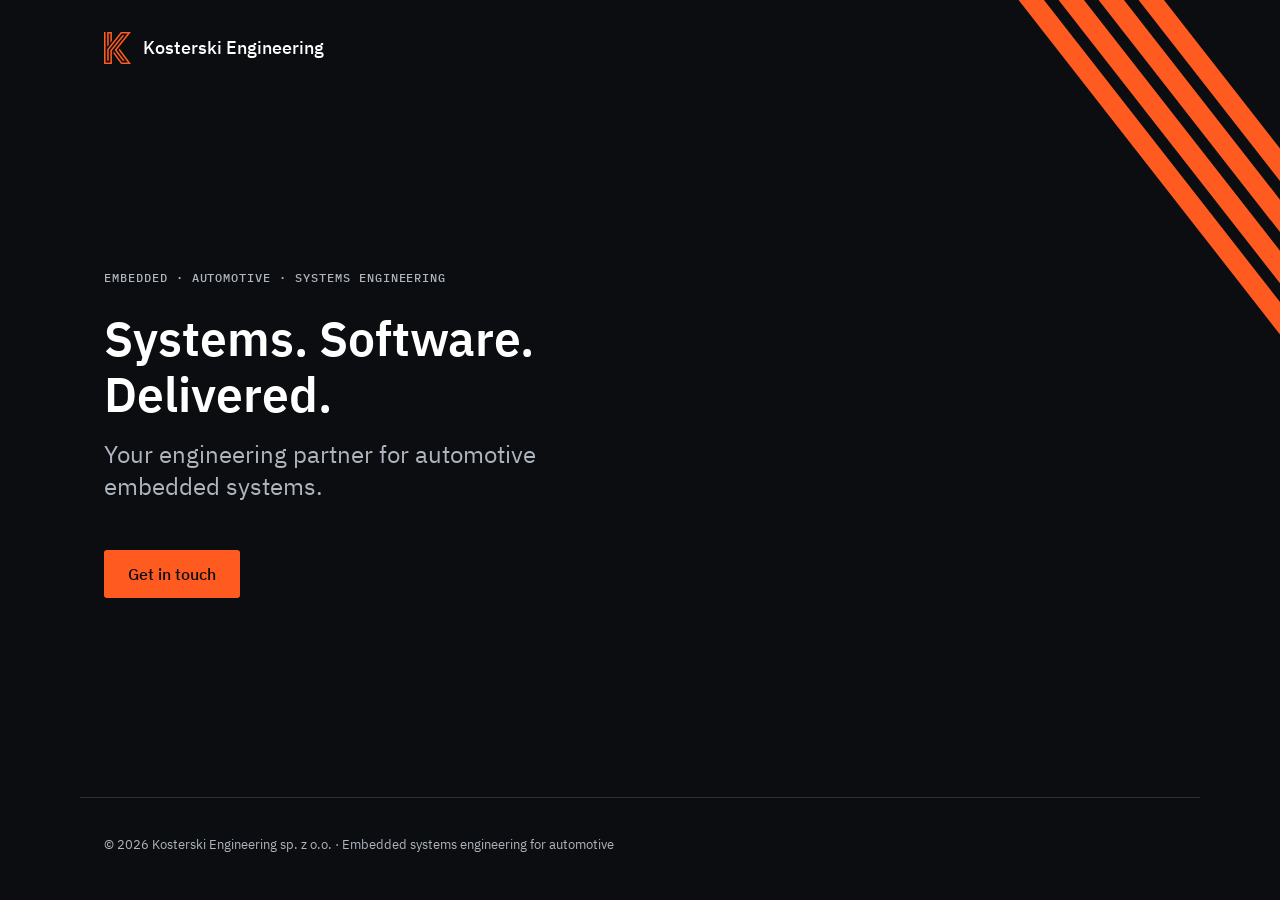
==== index.html @ 8f67ca18 "Add static placeholder landing page Single-page hello-world site in Kosterski Engineering brand: ink" ====
<!doctype html>
<html lang="en">
<head>
  <meta charset="utf-8">
  <meta name="viewport" content="width=device-width, initial-scale=1">
  <title>Kosterski Engineering</title>
  <meta name="description" content="Kosterski Engineering: embedded systems engineering for automotive.">
  <meta name="theme-color" content="#0B0D10">
  <link rel="icon" href="favicon.svg" type="image/svg+xml">
  <link rel="preload" href="assets/fonts/IBMPlexSans-SemiBold.woff2" as="font" type="font/woff2" crossorigin>
  <link rel="stylesheet" href="assets/style.css">
</head>
<body>
  <div class="page">
    <svg class="motif" viewBox="0 0 640 480" aria-hidden="true">
      <g stroke-width="20">
        <line x1="360" y1="-40" x2="700" y2="395"/>
        <line x1="400" y1="-40" x2="740" y2="395"/>
        <line x1="440" y1="-40" x2="780" y2="395"/>
        <line x1="480" y1="-40" x2="820" y2="395"/>
      </g>
    </svg>

    <header>
      <a class="brand" href="/" aria-label="Kosterski Engineering, home">
        <img src="assets/img/symbol_accent.svg" alt="" width="27" height="32">
        <span>Kosterski Engineering</span>
      </a>
    </header>

    <main>
      <p class="label">Embedded · Automotive · Systems engineering</p>
      <h1>Systems. Software. Delivered.</h1>
      <p class="lead">Your engineering partner for automotive embedded systems.</p>
      <a class="btn" href="mailto:[contact@example.com]">Get in touch</a>
    </main>

    <footer>
      <p>&copy; 2026 Kosterski Engineering sp. z o.o. · Embedded systems engineering for automotive</p>
    </footer>
  </div>
</body>
</html>
---- assets/style.css ----
@font-face{font-family:"IBM Plex Sans";font-weight:400;font-display:swap;src:url(fonts/IBMPlexSans-Regular.woff2) format("woff2")}
@font-face{font-family:"IBM Plex Sans";font-weight:500;font-display:swap;src:url(fonts/IBMPlexSans-Medium.woff2) format("woff2")}
@font-face{font-family:"IBM Plex Sans";font-weight:600;font-display:swap;src:url(fonts/IBMPlexSans-SemiBold.woff2) format("woff2")}
@font-face{font-family:"IBM Plex Mono";font-weight:500;font-display:swap;src:url(fonts/IBMPlexMono-Medium.woff2) format("woff2")}

:root{
  --ink:#0B0D10;--white:#FFFFFF;--signal-orange:#FF5A1F;--orange-deep:#C2410C;
  --graphite:#2A2F36;--steel:#6B7480;--silver:#AEB5BE;--mist:#E6E9ED;--paper:#F7F8FA;
  --font-sans:"IBM Plex Sans",Arial,sans-serif;--font-mono:"IBM Plex Mono",Consolas,Menlo,monospace;
}
*,*::before,*::after{box-sizing:border-box}
html,body{margin:0;height:100%}
body{background:var(--ink);color:var(--white);font:400 16px/24px var(--font-sans);-webkit-font-smoothing:antialiased}

.page{position:relative;min-height:100%;display:flex;flex-direction:column;overflow:hidden}
.motif{position:absolute;top:0;right:0;width:min(60vw,640px);height:auto;pointer-events:none}
.motif line{stroke:var(--signal-orange)}

header,main,footer{position:relative;width:100%;max-width:1120px;margin:0 auto;padding:0 24px}
header{padding-top:32px}
.brand{display:inline-flex;align-items:center;gap:12px;color:var(--white);text-decoration:none;font-weight:500;font-size:18px}
.brand img{height:32px;width:auto;display:block}

main{flex:1;display:flex;flex-direction:column;justify-content:center;padding-top:96px;padding-bottom:96px}
.label{font:500 12px/16px var(--font-mono);letter-spacing:.08em;text-transform:uppercase;color:var(--silver);margin:0 0 24px}
h1{font-weight:600;font-size:48px;line-height:56px;margin:0 0 16px;max-width:18ch}
.lead{font-size:24px;line-height:32px;color:var(--silver);margin:0 0 48px;max-width:36ch}
.btn{display:inline-block;align-self:flex-start;background:var(--signal-orange);color:var(--ink);font-weight:500;text-decoration:none;padding:12px 24px;border-radius:3px}
.btn:hover,.btn:focus-visible{background:#ff7340}
.btn:focus-visible{outline:2px solid var(--white);outline-offset:3px}

footer{padding-top:24px;padding-bottom:32px;border-top:1px solid var(--graphite);font-size:13px;line-height:20px;color:var(--silver)}

@media (max-width:600px){
  header,main,footer{padding-left:16px;padding-right:16px}
  h1{font-size:36px;line-height:44px}
  .lead{font-size:18px;line-height:26px}
  .motif{width:90vw;opacity:.6}
}
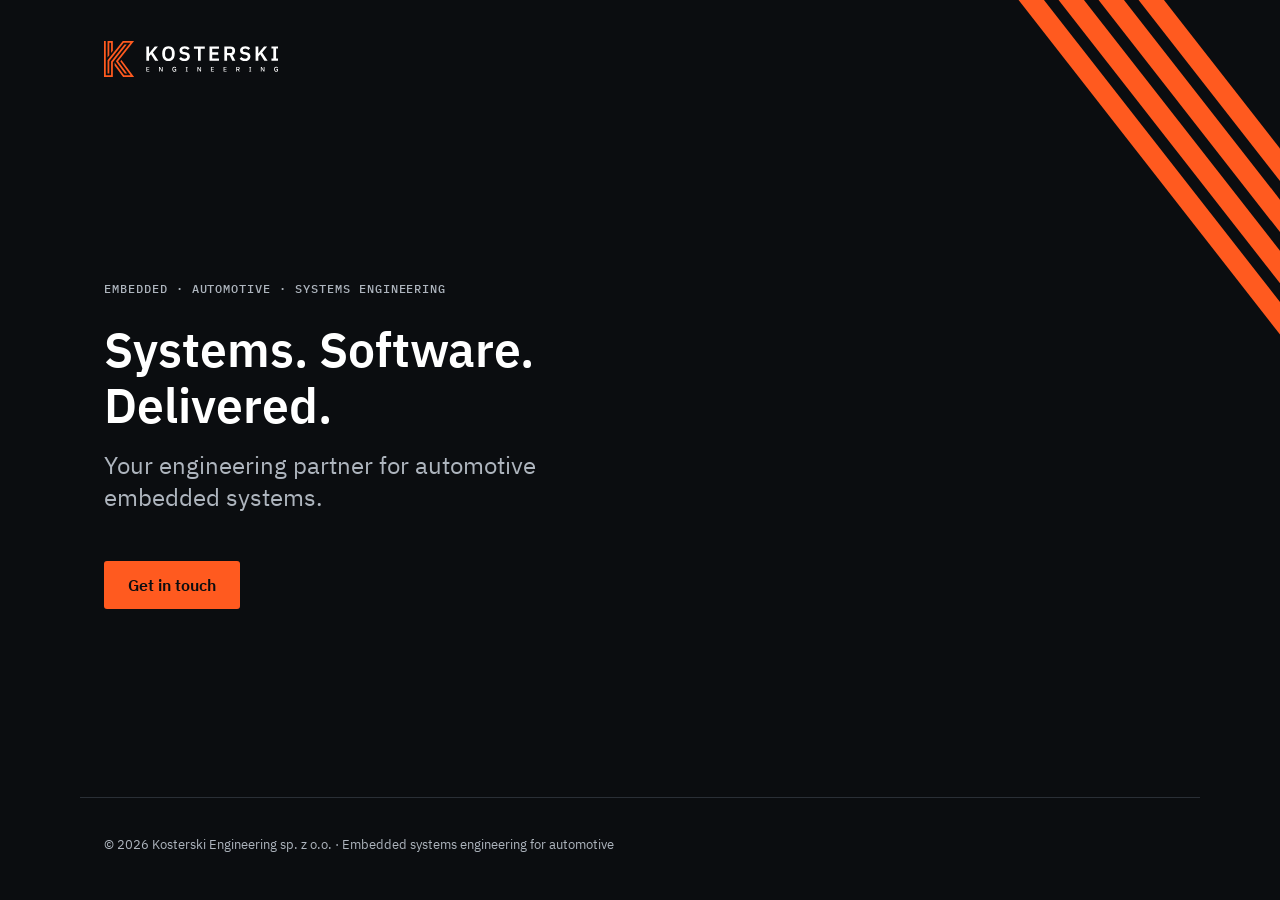
==== commit 2029f10d: "Use original brand pack files and set contact e-mail Replace the symbol-plus-text header with the or" ====
--- a/index.html
+++ b/index.html
@@ -6,8 +6,11 @@
   <title>Kosterski Engineering</title>
   <meta name="description" content="Kosterski Engineering: embedded systems engineering for automotive.">
   <meta name="theme-color" content="#0B0D10">
+  <link rel="icon" href="favicon.ico" sizes="any">
   <link rel="icon" href="favicon.svg" type="image/svg+xml">
+  <link rel="apple-touch-icon" href="apple-touch-icon.png">
   <link rel="preload" href="assets/fonts/IBMPlexSans-SemiBold.woff2" as="font" type="font/woff2" crossorigin>
+  <link rel="stylesheet" href="assets/tokens.css">
   <link rel="stylesheet" href="assets/style.css">
 </head>
 <body>
@@ -22,17 +25,16 @@
     </svg>
 
     <header>
-      <a class="brand" href="/" aria-label="Kosterski Engineering, home">
-        <img src="assets/img/symbol_accent.svg" alt="" width="27" height="32">
-        <span>Kosterski Engineering</span>
+      <a class="brand" href="./">
+        <img src="assets/img/logo_horizontal_accent_dark_bg.svg" alt="Kosterski Engineering" width="174" height="36">
       </a>
     </header>
 
     <main>
-      <p class="label">Embedded · Automotive · Systems engineering</p>
+      <p class="ke-label">Embedded · Automotive · Systems engineering</p>
       <h1>Systems. Software. Delivered.</h1>
       <p class="lead">Your engineering partner for automotive embedded systems.</p>
-      <a class="btn" href="mailto:[contact@example.com]">Get in touch</a>
+      <a class="ke-btn" href="mailto:contact@kosterski-engineering.com">Get in touch</a>
     </main>
 
     <footer>
--- a/assets/tokens.css
+++ b/assets/tokens.css
@@ -0,0 +1,73 @@
+:root {
+  --ke-color-ink: #0B0D10;
+  --ke-color-white: #FFFFFF;
+  --ke-color-orange: #FF5A1F;
+  --ke-color-orange-deep: #C2410C;
+  --ke-color-orange-tint: #FFE8DE;
+  --ke-color-graphite: #2A2F36;
+  --ke-color-steel: #6B7480;
+  --ke-color-silver: #AEB5BE;
+  --ke-color-mist: #E6E9ED;
+  --ke-color-paper: #F7F8FA;
+  --ke-font-sans: 'IBM Plex Sans', Arial, Helvetica, sans-serif;
+  --ke-font-mono: 'IBM Plex Mono', Consolas, Menlo, monospace;
+  --ke-type-display-size: 48px;
+  --ke-type-display-line: 56px;
+  --ke-type-display-weight: 600;
+  --ke-type-h1-size: 36px;
+  --ke-type-h1-line: 44px;
+  --ke-type-h1-weight: 600;
+  --ke-type-h2-size: 24px;
+  --ke-type-h2-line: 32px;
+  --ke-type-h2-weight: 600;
+  --ke-type-h3-size: 18px;
+  --ke-type-h3-line: 26px;
+  --ke-type-h3-weight: 600;
+  --ke-type-body-size: 16px;
+  --ke-type-body-line: 24px;
+  --ke-type-body-weight: 400;
+  --ke-type-small-size: 13px;
+  --ke-type-small-line: 20px;
+  --ke-type-small-weight: 400;
+  --ke-type-label-size: 12px;
+  --ke-type-label-line: 16px;
+  --ke-type-label-weight: 500;
+  --ke-type-code-size: 14px;
+  --ke-type-code-line: 20px;
+  --ke-type-code-weight: 400;
+  --ke-space-1: 4px;
+  --ke-space-2: 8px;
+  --ke-space-3: 12px;
+  --ke-space-4: 16px;
+  --ke-space-5: 24px;
+  --ke-space-6: 32px;
+  --ke-space-7: 48px;
+  --ke-space-8: 64px;
+  --ke-space-9: 96px;
+  --ke-radius-sm: 3px;
+  --ke-radius-md: 6px;
+  --ke-max-width: 1200px;
+  --ke-gutter: 24px;
+
+  /* semantic roles */
+  --ke-bg: var(--ke-color-white);
+  --ke-bg-alt: var(--ke-color-paper);
+  --ke-bg-inverse: var(--ke-color-ink);
+  --ke-text: var(--ke-color-ink);
+  --ke-text-muted: var(--ke-color-steel);
+  --ke-text-inverse: var(--ke-color-white);
+  --ke-link: var(--ke-color-orange-deep);
+  --ke-accent: var(--ke-color-orange);
+  --ke-border: var(--ke-color-mist);
+}
+
+/* Fonts: IBM Plex (SIL OFL) – Google Fonts or self-hosted (@fontsource/ibm-plex-sans, @fontsource/ibm-plex-mono) */
+body { font-family: var(--ke-font-sans); font-size: var(--ke-type-body-size); line-height: var(--ke-type-body-line); color: var(--ke-text); background: var(--ke-bg); }
+h1 { font-size: var(--ke-type-h1-size); line-height: var(--ke-type-h1-line); font-weight: 600; }
+h2 { font-size: var(--ke-type-h2-size); line-height: var(--ke-type-h2-line); font-weight: 600; }
+h3 { font-size: var(--ke-type-h3-size); line-height: var(--ke-type-h3-line); font-weight: 600; }
+a { color: var(--ke-link); }
+.ke-label { font-family: var(--ke-font-mono); font-size: 12px; line-height: 16px; font-weight: 500; letter-spacing: .08em; text-transform: uppercase; }
+.ke-btn { display: inline-block; padding: 12px 20px; border-radius: var(--ke-radius-sm); background: var(--ke-color-orange); color: var(--ke-color-ink); font-weight: 600; text-decoration: none; }
+.ke-inverse { background: var(--ke-bg-inverse); color: var(--ke-text-inverse); }
+.ke-inverse a { color: var(--ke-color-orange); }
--- a/assets/style.css
+++ b/assets/style.css
@@ -1,39 +1,35 @@
+/* Layout for the landing page. Colours, type and spacing come from tokens.css (brand pack 2026-10-14). */
 @font-face{font-family:"IBM Plex Sans";font-weight:400;font-display:swap;src:url(fonts/IBMPlexSans-Regular.woff2) format("woff2")}
 @font-face{font-family:"IBM Plex Sans";font-weight:500;font-display:swap;src:url(fonts/IBMPlexSans-Medium.woff2) format("woff2")}
 @font-face{font-family:"IBM Plex Sans";font-weight:600;font-display:swap;src:url(fonts/IBMPlexSans-SemiBold.woff2) format("woff2")}
 @font-face{font-family:"IBM Plex Mono";font-weight:500;font-display:swap;src:url(fonts/IBMPlexMono-Medium.woff2) format("woff2")}
 
-:root{
-  --ink:#0B0D10;--white:#FFFFFF;--signal-orange:#FF5A1F;--orange-deep:#C2410C;
-  --graphite:#2A2F36;--steel:#6B7480;--silver:#AEB5BE;--mist:#E6E9ED;--paper:#F7F8FA;
-  --font-sans:"IBM Plex Sans",Arial,sans-serif;--font-mono:"IBM Plex Mono",Consolas,Menlo,monospace;
-}
 *,*::before,*::after{box-sizing:border-box}
 html,body{margin:0;height:100%}
-body{background:var(--ink);color:var(--white);font:400 16px/24px var(--font-sans);-webkit-font-smoothing:antialiased}
+body{background:var(--ke-bg-inverse);color:var(--ke-text-inverse);-webkit-font-smoothing:antialiased}
 
 .page{position:relative;min-height:100%;display:flex;flex-direction:column;overflow:hidden}
 .motif{position:absolute;top:0;right:0;width:min(60vw,640px);height:auto;pointer-events:none}
-.motif line{stroke:var(--signal-orange)}
+.motif line{stroke:var(--ke-color-orange)}
 
-header,main,footer{position:relative;width:100%;max-width:1120px;margin:0 auto;padding:0 24px}
-header{padding-top:32px}
-.brand{display:inline-flex;align-items:center;gap:12px;color:var(--white);text-decoration:none;font-weight:500;font-size:18px}
-.brand img{height:32px;width:auto;display:block}
+header,main,footer{position:relative;width:100%;max-width:1120px;margin:0 auto;padding:0 var(--ke-gutter)}
+header{padding-top:var(--ke-space-6)}
+.brand{display:inline-block;padding:9px 0}
+.brand img{height:36px;width:auto;display:block}
 
-main{flex:1;display:flex;flex-direction:column;justify-content:center;padding-top:96px;padding-bottom:96px}
-.label{font:500 12px/16px var(--font-mono);letter-spacing:.08em;text-transform:uppercase;color:var(--silver);margin:0 0 24px}
-h1{font-weight:600;font-size:48px;line-height:56px;margin:0 0 16px;max-width:18ch}
-.lead{font-size:24px;line-height:32px;color:var(--silver);margin:0 0 48px;max-width:36ch}
-.btn{display:inline-block;align-self:flex-start;background:var(--signal-orange);color:var(--ink);font-weight:500;text-decoration:none;padding:12px 24px;border-radius:3px}
-.btn:hover,.btn:focus-visible{background:#ff7340}
-.btn:focus-visible{outline:2px solid var(--white);outline-offset:3px}
+main{flex:1;display:flex;flex-direction:column;justify-content:center;padding-top:var(--ke-space-9);padding-bottom:var(--ke-space-9)}
+.ke-label{color:var(--ke-color-silver);margin:0 0 var(--ke-space-5)}
+h1{font-size:var(--ke-type-display-size);line-height:var(--ke-type-display-line);font-weight:var(--ke-type-display-weight);margin:0 0 var(--ke-space-4);max-width:18ch}
+.lead{font-size:var(--ke-type-h2-size);line-height:var(--ke-type-h2-line);color:var(--ke-color-silver);margin:0 0 var(--ke-space-7);max-width:36ch}
+.ke-btn{align-self:flex-start;padding:var(--ke-space-3) var(--ke-space-5)}
+.ke-btn:hover,.ke-btn:focus-visible{background:#ff7340}
+.ke-btn:focus-visible{outline:2px solid var(--ke-color-white);outline-offset:3px}
 
-footer{padding-top:24px;padding-bottom:32px;border-top:1px solid var(--graphite);font-size:13px;line-height:20px;color:var(--silver)}
+footer{padding-top:var(--ke-space-5);padding-bottom:var(--ke-space-6);border-top:1px solid var(--ke-color-graphite);font-size:var(--ke-type-small-size);line-height:var(--ke-type-small-line);color:var(--ke-color-silver)}
 
 @media (max-width:600px){
-  header,main,footer{padding-left:16px;padding-right:16px}
-  h1{font-size:36px;line-height:44px}
-  .lead{font-size:18px;line-height:26px}
+  header,main,footer{padding-left:var(--ke-space-4);padding-right:var(--ke-space-4)}
+  h1{font-size:var(--ke-type-h1-size);line-height:var(--ke-type-h1-line)}
+  .lead{font-size:var(--ke-type-h3-size);line-height:var(--ke-type-h3-line)}
   .motif{width:90vw;opacity:.6}
 }
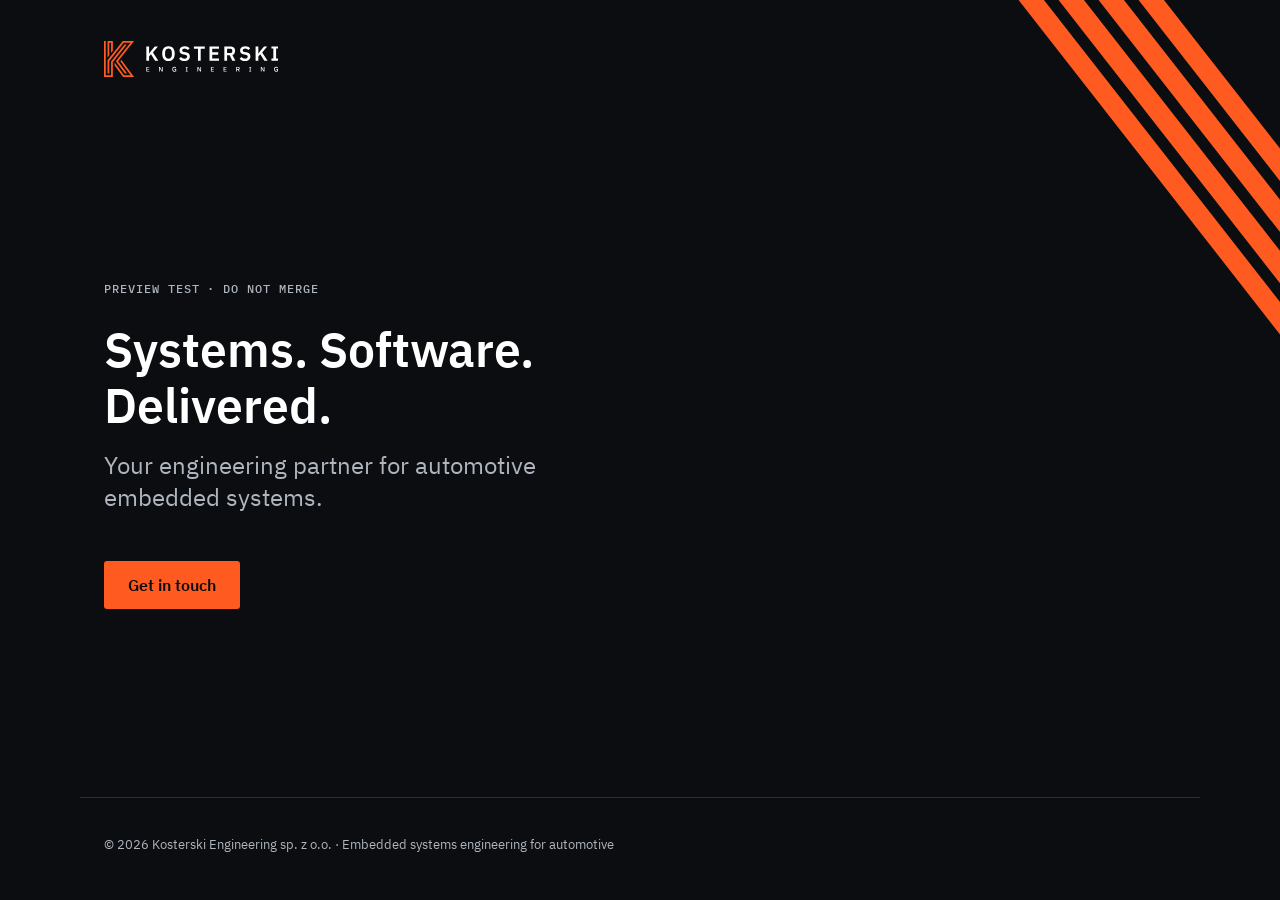
==== commit 7b29d9df: "Test PR preview (do not merge) Co-Authored-By: Claude Opus 5.5 <noreply@anthropic.com> Claude-Sessio" ====
--- a/index.html
+++ b/index.html
@@ -31,7 +31,7 @@
     </header>
 
     <main>
-      <p class="ke-label">Embedded · Automotive · Systems engineering</p>
+      <p class="ke-label">Preview test · do not merge</p>
       <h1>Systems. Software. Delivered.</h1>
       <p class="lead">Your engineering partner for automotive embedded systems.</p>
       <a class="ke-btn" href="mailto:contact@kosterski-engineering.com">Get in touch</a>
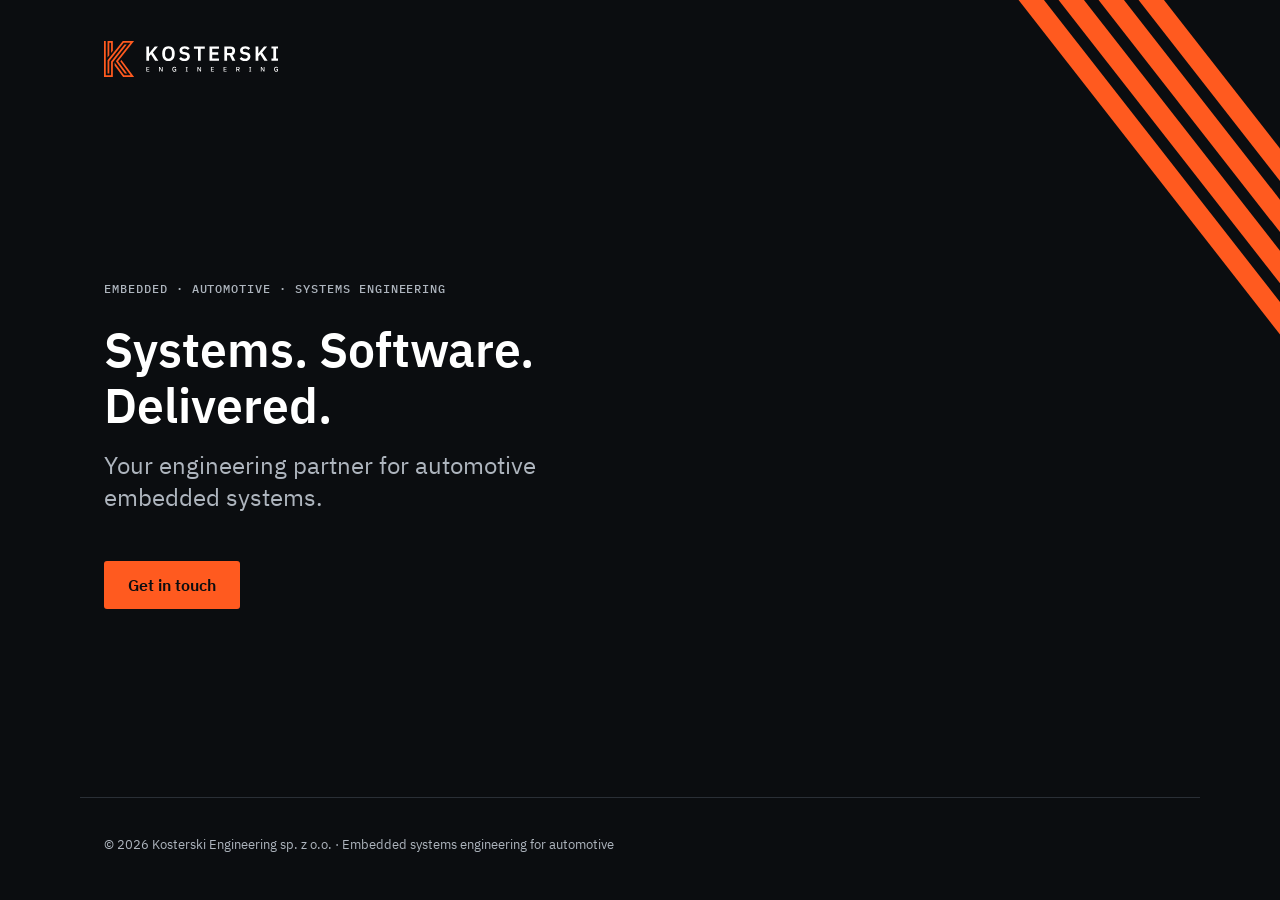
==== commit a2bfeb67: "Revert test PR preview change Co-Authored-By: Claude Opus 5.5 <noreply@anthropic.com> Claude-Session" ====
--- a/index.html
+++ b/index.html
@@ -31,7 +31,7 @@
     </header>
 
     <main>
-      <p class="ke-label">Preview test · do not merge</p>
+      <p class="ke-label">Embedded · Automotive · Systems engineering</p>
       <h1>Systems. Software. Delivered.</h1>
       <p class="lead">Your engineering partner for automotive embedded systems.</p>
       <a class="ke-btn" href="mailto:contact@kosterski-engineering.com">Get in touch</a>
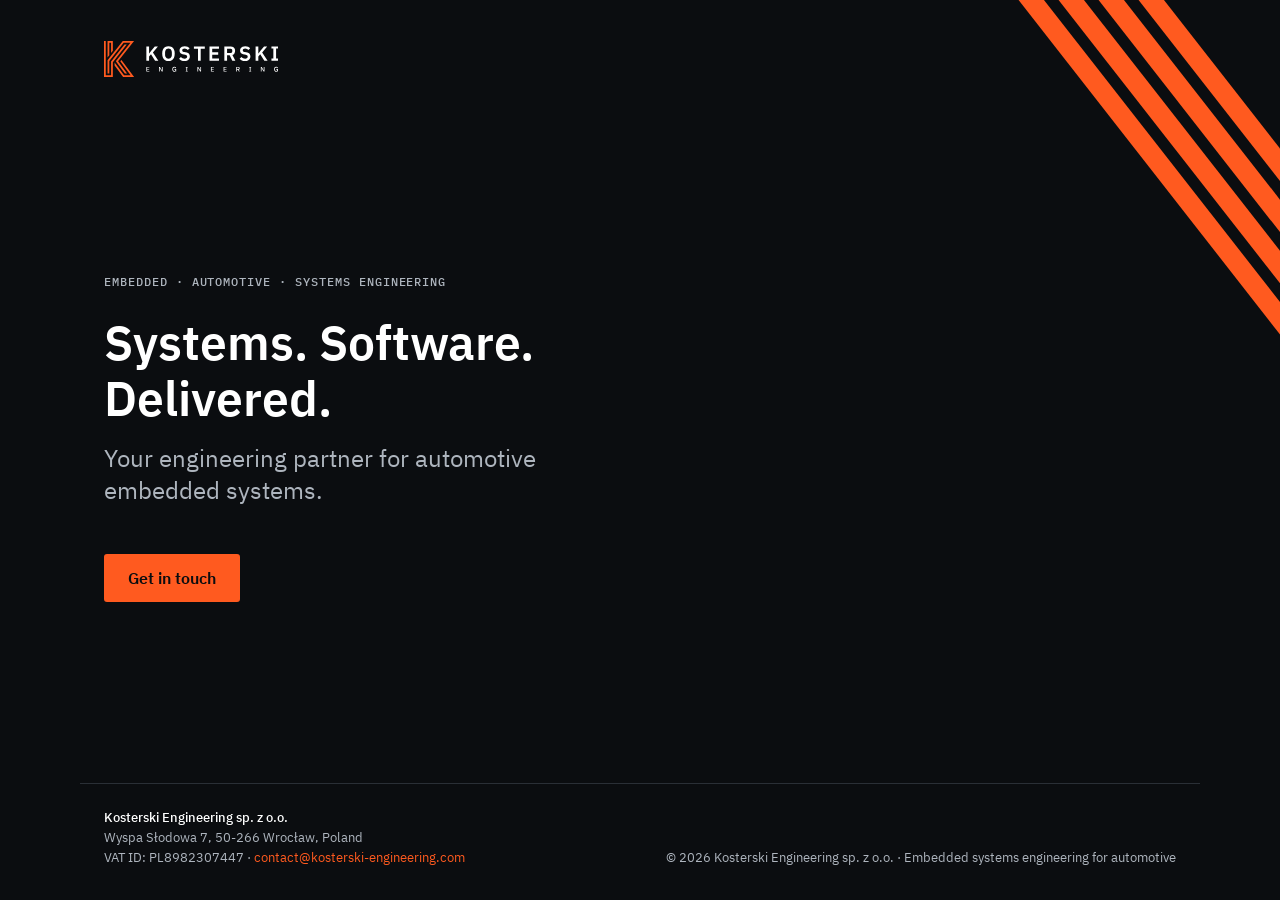
==== commit 32cbbbe3: "Add company address and VAT ID to the footer Data taken from the current kosterski-engineering.com f" ====
--- a/index.html
+++ b/index.html
@@ -38,6 +38,11 @@
     </main>
 
     <footer>
+      <address>
+        <span class="company">Kosterski Engineering sp. z o.o.</span><br>
+        Wyspa Słodowa 7, 50-266 Wrocław, Poland<br>
+        VAT ID: PL8982307447 · <a href="mailto:contact@kosterski-engineering.com">contact@kosterski-engineering.com</a>
+      </address>
       <p>&copy; 2026 Kosterski Engineering sp. z o.o. · Embedded systems engineering for automotive</p>
     </footer>
   </div>
--- a/assets/style.css
+++ b/assets/style.css
@@ -25,7 +25,12 @@
 .ke-btn:hover,.ke-btn:focus-visible{background:#ff7340}
 .ke-btn:focus-visible{outline:2px solid var(--ke-color-white);outline-offset:3px}
 
-footer{padding-top:var(--ke-space-5);padding-bottom:var(--ke-space-6);border-top:1px solid var(--ke-color-graphite);font-size:var(--ke-type-small-size);line-height:var(--ke-type-small-line);color:var(--ke-color-silver)}
+footer{padding-top:var(--ke-space-5);padding-bottom:var(--ke-space-6);border-top:1px solid var(--ke-color-graphite);font-size:var(--ke-type-small-size);line-height:var(--ke-type-small-line);color:var(--ke-color-silver);display:flex;flex-wrap:wrap;justify-content:space-between;align-items:flex-end;gap:var(--ke-space-4) var(--ke-space-7)}
+footer address{font-style:normal}
+footer p{margin:0}
+footer .company{color:var(--ke-color-white);font-weight:500}
+footer a{color:var(--ke-color-orange);text-decoration:none;white-space:nowrap}
+footer a:hover,footer a:focus-visible{text-decoration:underline}
 
 @media (max-width:600px){
   header,main,footer{padding-left:var(--ke-space-4);padding-right:var(--ke-space-4)}
